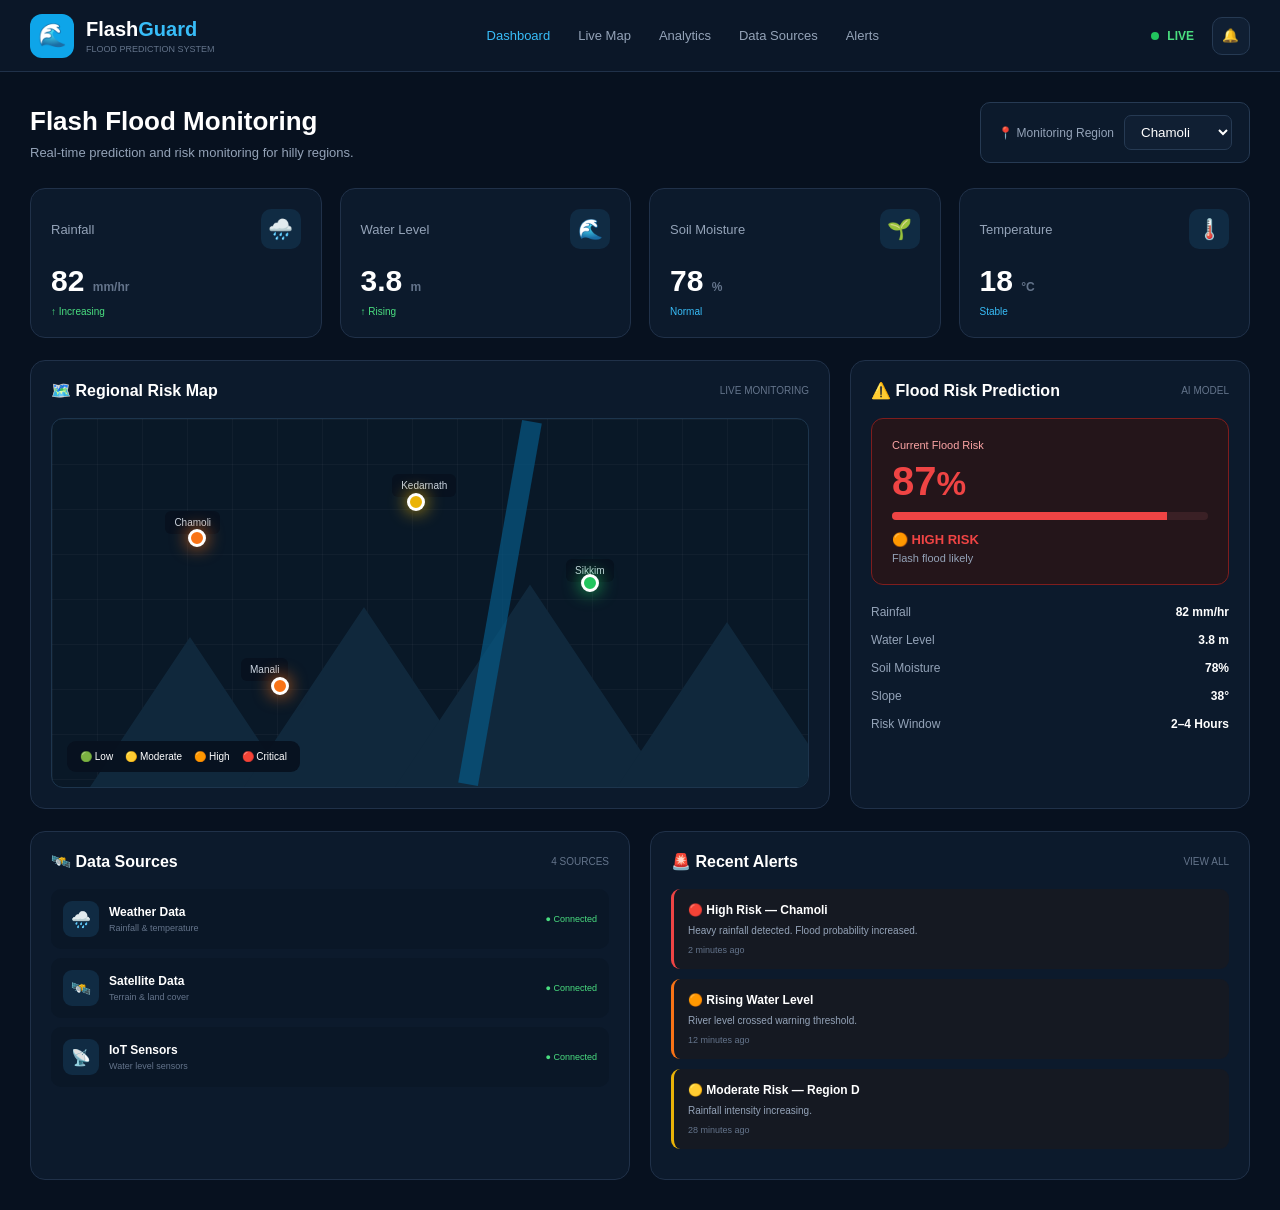
==== index.html @ 212d3ad1 "Add files via upload" ====
<!DOCTYPE html>
<html lang="en">

<head>
    <meta charset="UTF-8">
    <meta name="viewport" content="width=device-width, initial-scale=1.0">

    <title>FlashGuard - Flood Prediction System</title>

    <link rel="stylesheet" href="style.css">
</head>

<body>

    <!-- HEADER -->

    <header>

        <div class="logo">

            <div class="logo-icon">
                🌊
            </div>

            <div>
                <h1>Flash<span>Guard</span></h1>
                <p>FLOOD PREDICTION SYSTEM</p>
            </div>

        </div>


        <nav>

            <a href="#" class="active" data-page="dashboard">
                Dashboard
            </a>

            <a href="#" data-page="map">
                Live Map
            </a>

            <a href="#" data-page="analytics">
                Analytics
            </a>

            <a href="#" data-page="sources">
                Data Sources
            </a>

            <a href="#" data-page="alerts">
                Alerts
            </a>

        </nav>


        <div class="header-right">

            <span class="live">
                <span class="live-dot"></span>
                LIVE
            </span>

            <button class="notification">
                🔔
            </button>

        </div>

    </header>



    <!-- MAIN -->

    <main>


        <!-- ================= DASHBOARD ================= -->

        <section id="dashboard" class="page active-page">

            <div class="welcome">

                <div>

                    <h2>Flash Flood Monitoring</h2>

                    <p>
                        Real-time prediction and risk monitoring
                        for hilly regions.
                    </p>

                </div>


                <div class="location">

                    <span>📍 Monitoring Region</span>

                    <select id="regionSelect">

                        <option value="Chamoli">
                            Chamoli
                        </option>

                        <option value="Kedarnath">
                            Kedarnath
                        </option>

                        <option value="Manali">
                            Manali
                        </option>

                        <option value="Sikkim">
                            Sikkim
                        </option>

                    </select>

                </div>

            </div>



            <!-- STAT CARDS -->

            <div class="stats">


                <div class="stat-card">

                    <div class="stat-top">

                        <span>Rainfall</span>

                        <div class="stat-icon">
                            🌧️
                        </div>

                    </div>

                    <h3 id="rainfall">
                        82 <small>mm/hr</small>
                    </h3>

                    <p class="positive">
                        ↑ Increasing
                    </p>

                </div>



                <div class="stat-card">

                    <div class="stat-top">

                        <span>Water Level</span>

                        <div class="stat-icon">
                            🌊
                        </div>

                    </div>

                    <h3 id="waterLevel">
                        3.8 <small>m</small>
                    </h3>

                    <p class="positive">
                        ↑ Rising
                    </p>

                </div>



                <div class="stat-card">

                    <div class="stat-top">

                        <span>Soil Moisture</span>

                        <div class="stat-icon">
                            🌱
                        </div>

                    </div>

                    <h3 id="soilMoisture">
                        78 <small>%</small>
                    </h3>

                    <p class="normal">
                        Normal
                    </p>

                </div>
                <div class="stat-card">

                    <div class="stat-top">

                        <span>Temperature</span>

                        <div class="stat-icon">
                            🌡️
                        </div>

                    </div>

                    <h3 id="temperature">
                        18 <small>°C</small>
                    </h3>

                    <p class="normal">
                        Stable
                    </p>

                </div>

            </div>



            <!-- MAP + RISK -->

            <div class="content-grid">


                <!-- MAP -->

                <div class="panel">

                    <div class="panel-header">

                        <h3>🗺️ Regional Risk Map</h3>

                        <span>LIVE MONITORING</span>

                    </div>


                    <div class="map" id="mapArea">

                        <div class="map-grid"></div>

                        <div class="mountain mountain-1"></div>

                        <div class="mountain mountain-2"></div>

                        <div class="mountain mountain-3"></div>

                        <div class="mountain mountain-4"></div>

                        <div class="river"></div>


                        <div class="map-label label-1">
                            Chamoli
                        </div>

                        <div class="map-label label-2">
                            Kedarnath
                        </div>

                        <div class="map-label label-3">
                            Sikkim
                        </div>

                        <div class="map-label label-4">
                            Manali
                        </div>


                        <div class="risk-marker high marker-1"
                             data-region="Chamoli"></div>

                        <div class="risk-marker medium marker-2"
                             data-region="Kedarnath"></div>

                        <div class="risk-marker low marker-3"
                             data-region="Manali"></div>

                        <div class="risk-marker high marker-4"
                             data-region="Sikkim"></div>


                        <div class="map-legend">

                            <span>🟢 Low</span>

                            <span>🟡 Moderate</span>

                            <span>🟠 High</span>

                            <span>🔴 Critical</span>

                        </div>

                    </div>

                </div>



                <!-- RISK -->

                <div class="panel">

                    <div class="panel-header">

                        <h3>⚠️ Flood Risk Prediction</h3>

                        <span>AI MODEL</span>

                    </div>


                    <div class="risk-box">

                        <p>Current Flood Risk</p>

                        <h2 id="riskScore">
                            87<small>%</small>
                        </h2>

                        <div class="risk-bar">

                            <div class="risk-progress"
                                 id="riskProgress">
                            </div>

                        </div>

                        <strong id="riskLevel">
                            🟠 HIGH RISK
                        </strong>

                        <p id="prediction">
                            Flash flood likely
                        </p>

                    </div>


                    <div class="region-details">

                        <div>
                            <span>Rainfall</span>
                            <strong>82 mm/hr</strong>
                        </div>

                        <div>
                            <span>Water Level</span>
                            <strong>3.8 m</strong>
                        </div>
                        <div>
                            <span>Soil Moisture</span>
                            <strong>78%</strong>
                        </div>

                        <div>
                            <span>Slope</span>
                            <strong>38°</strong>
                        </div>

                        <div>
                            <span>Risk Window</span>
                            <strong>2–4 Hours</strong>
                        </div>

                    </div>

                </div>

            </div>



            <!-- BOTTOM -->

            <div class="bottom-grid">


                <div class="panel">

                    <div class="panel-header">

                        <h3>🛰️ Data Sources</h3>

                        <span>4 SOURCES</span>

                    </div>


                    <div class="data-source">

                        <div class="source-left">

                            <div class="source-icon">
                                🌧️
                            </div>

                            <div>

                                <h4>Weather Data</h4>

                                <p>
                                    Rainfall & temperature
                                </p>

                            </div>

                        </div>

                        <span class="connected">
                            ● Connected
                        </span>

                    </div>


                    <div class="data-source">

                        <div class="source-left">

                            <div class="source-icon">
                                🛰️
                            </div>

                            <div>

                                <h4>Satellite Data</h4>

                                <p>
                                    Terrain & land cover
                                </p>

                            </div>

                        </div>

                        <span class="connected">
                            ● Connected
                        </span>

                    </div>


                    <div class="data-source">

                        <div class="source-left">

                            <div class="source-icon">
                                📡
                            </div>

                            <div>

                                <h4>IoT Sensors</h4>

                                <p>
                                    Water level sensors
                                </p>

                            </div>

                        </div>

                        <span class="connected">
                            ● Connected
                        </span>

                    </div>

                </div>



                <div class="panel">

                    <div class="panel-header">

                        <h3>🚨 Recent Alerts</h3>

                        <span>VIEW ALL</span>

                    </div>


                    <div class="alert">

                        <h4>
                            🔴 High Risk — Chamoli
                        </h4>

                        <p>
                            Heavy rainfall detected.
                            Flood probability increased.
                        </p>

                        <small>
                            2 minutes ago
                        </small>

                    </div>


                    <div class="alert high-alert">

                        <h4>
                            🟠 Rising Water Level
                        </h4>

                        <p>
                            River level crossed warning threshold.
                        </p>

                        <small>
                            12 minutes ago
                        </small>

                    </div>


                    <div class="alert medium-alert">
                                   <h4>
                            🟡 Moderate Risk — Region D
                        </h4>

                        <p>
                            Rainfall intensity increasing.
                        </p>

                        <small>
                            28 minutes ago
                        </small>

                    </div>

                </div>

            </div>

        </section>



        <!-- ================= LIVE MAP ================= -->

        <section id="map" class="page">

            <div class="panel">

                <div class="panel-header">

                    <h2>🗺️ Live Flood Risk Map</h2>

                    <span>REAL-TIME MONITORING</span>

                </div>


                <div class="big-map">

                    <div class="map-grid"></div>

                    <div class="mountain mountain-1"></div>
                    <div class="mountain mountain-2"></div>
                    <div class="mountain mountain-3"></div>
                    <div class="mountain mountain-4"></div>

                    <div class="river"></div>


                    <div class="map-label label-1">
                        Chamoli
                    </div>

                    <div class="map-label label-2">
                        Kedarnath
                    </div>

                    <div class="map-label label-3">
                        Sikkim
                    </div>

                    <div class="map-label label-4">
                        Manali
                    </div>


                    <div class="risk-marker high marker-1"
                         data-region="Chamoli"></div>

                    <div class="risk-marker medium marker-2"
                         data-region="Kedarnath"></div>

                    <div class="risk-marker low marker-3"
                         data-region="Manali"></div>

                    <div class="risk-marker high marker-4"
                         data-region="Sikkim"></div>


                    <div class="map-legend">

                        <span>🟢 Low</span>
                        <span>🟡 Moderate</span>
                        <span>🟠 High</span>
                        <span>🔴 Critical</span>

                    </div>

                </div>

            </div>

        </section>



        <!-- ================= ANALYTICS ================= -->

        <section id="analytics" class="page">

            <div class="panel">

                <div class="panel-header">

                    <h2>📊 Flood Risk Analytics</h2>

                    <span>LAST 24 HOURS</span>

                </div>


                <div class="analytics-grid">


                    <div class="chart-card">

                        <h3>Rainfall Trend</h3>

                        <div class="bars">

                            <span style="height:30%"></span>
                            <span style="height:45%"></span>
                            <span style="height:40%"></span>
                            <span style="height:60%"></span>
                            <span style="height:75%"></span>
                            <span style="height:90%"></span>
                            <span style="height:82%"></span>

                        </div>

                        <p>
                            Rainfall is increasing
                        </p>

                    </div>


                    <div class="chart-card">

                        <h3>Water Level Trend</h3>

                        <div class="bars">

                            <span style="height:25%"></span>
                            <span style="height:35%"></span>
                            <span style="height:45%"></span>
                            <span style="height:55%"></span>
                            <span style="height:65%"></span>
                            <span style="height:80%"></span>
                            <span style="height:88%"></span>

                        </div>
                        <p>
                            Water level is rising
                        </p>

                    </div>


                    <div class="chart-card">

                        <h3>Flood Probability</h3>

                        <div class="big-number">
                            87%
                        </div>

                        <p>
                            Current prediction
                        </p>

                    </div>

                </div>

            </div>

        </section>



        <!-- ================= DATA SOURCES ================= -->

        <section id="sources" class="page">

            <div class="panel">

                <div class="panel-header">

                    <h2>🛰️ Multi-Source Data</h2>

                    <span>SYSTEM STATUS</span>

                </div>


                <div class="source-large">

                    <h3>🌧️ Weather Data</h3>

                    <p>
                        Rainfall, temperature,
                        humidity and wind data.
                    </p>

                    <span class="connected">
                        ● Connected
                    </span>

                </div>


                <div class="source-large">

                    <h3>🛰️ Satellite Data</h3>

                    <p>
                        Satellite imagery,
                        terrain and land-cover information.
                    </p>

                    <span class="connected">
                        ● Connected
                    </span>

                </div>


                <div class="source-large">

                    <h3>📡 IoT Sensor Data</h3>

                    <p>
                        River water level,
                        soil moisture and sensor readings.
                    </p>

                    <span class="connected">
                        ● Connected
                    </span>

                </div>


                <div class="source-large">

                    <h3>🏔️ Terrain / DEM Data</h3>

                    <p>
                        Elevation, slope,
                        drainage and terrain information.
                    </p>

                    <span class="connected">
                        ● Connected
                    </span>

                </div>

            </div>

        </section>



        <!-- ================= ALERTS ================= -->

        <section id="alerts" class="page">

            <div class="panel">

                <div class="panel-header">

                    <h2>🚨 Alert Center</h2>

                    <span>3 ACTIVE ALERTS</span>

                </div>


                <div class="alert alert-critical">

                    <h3>
                        🔴 HIGH RISK — CHAMOLI
                    </h3>

                    <p>
                        Heavy rainfall detected.
                        Flash flood probability is high.
                    </p>

                    <strong>
                        Risk: 87%
                    </strong>

                    <small>
                        2 minutes ago
                    </small>

                </div>


                <div class="alert high-alert">

                    <h3>
                        🟠 WATER LEVEL RISING
                    </h3>

                    <p>
                        River water level is approaching
                        the warning threshold.
                    </p>

                    <strong>
                        Level: 3.8 m
                    </strong>

                    <small>
                        12 minutes ago
                    </small>

                </div>


                <div class="alert medium-alert">

                    <h3>
                        🟡 MODERATE RISK — KEDARNATH
                    </h3>

                    <p>
                        Rainfall intensity is increasing.
                        Continuous monitoring required.
                    </p>
                    <strong>
                        Risk: 64%
                    </strong>

                    <small>
                        28 minutes ago
                    </small>

                </div>

            </div>

        </section>

    </main>


    <script src="script.js"></script>

</body>

</html>
---- style.css ----
* {
    margin: 0;
    padding: 0;
    box-sizing: border-box;
}

body {
    font-family: Arial, sans-serif;
    background: #07111f;
    color: white;
}

/* HEADER */

header {
    height: 72px;
    background: #0b1728;
    border-bottom: 1px solid #203149;
    display: flex;
    align-items: center;
    justify-content: space-between;
    padding: 0 30px;
}

.logo {
    display: flex;
    align-items: center;
    gap: 12px;
}

.logo-icon {
    width: 44px;
    height: 44px;
    background: #0ea5e9;
    border-radius: 12px;
    display: flex;
    align-items: center;
    justify-content: center;
    font-size: 23px;
}

.logo h1 {
    font-size: 20px;
}

.logo h1 span {
    color: #38bdf8;
}

.logo p {
    color: #64748b;
    font-size: 9px;
    margin-top: 3px;
}

nav {
    display: flex;
    gap: 28px;
}

nav a {
    color: #94a3b8;
    text-decoration: none;
    font-size: 13px;
}

nav a:hover,
nav a.active {
    color: #38bdf8;
}

.header-right {
    display: flex;
    align-items: center;
    gap: 18px;
}

.live {
    color: #4ade80;
    font-size: 12px;
    font-weight: bold;
}

.live-dot {
    display: inline-block;
    width: 8px;
    height: 8px;
    background: #22c55e;
    border-radius: 50%;
    margin-right: 5px;
}

.notification {
    width: 38px;
    height: 38px;
    background: #101f33;
    border: 1px solid #263a53;
    border-radius: 10px;
    color: white;
    cursor: pointer;
}

/* MAIN */

main {
    padding: 30px;
    max-width: 1600px;
    margin: auto;
}

/* WELCOME */

.welcome {
    display: flex;
    justify-content: space-between;
    align-items: center;
    margin-bottom: 25px;
}

.welcome h2 {
    font-size: 26px;
    margin-bottom: 8px;
}

.welcome p {
    color: #94a3b8;
    font-size: 13px;
}

.location {
    background: #0c1a2c;
    border: 1px solid #263a53;
    padding: 12px 17px;
    border-radius: 10px;
    color: #94a3b8;
    font-size: 12px;
}

.location strong {
    color: white;
}

/* STAT CARDS */

.stats {
    display: grid;
    grid-template-columns: repeat(4, 1fr);
    gap: 18px;
    margin-bottom: 22px;
}

.stat-card {
    background: #0c1a2c;
    border: 1px solid #203149;
    border-radius: 15px;
    padding: 20px;
    transition: 0.3s;
}

.stat-card:hover {
    transform: translateY(-4px);
    border-color: #0ea5e9;
}

.stat-top {
    display: flex;
    align-items: center;
    justify-content: space-between;
    color: #94a3b8;
    font-size: 13px;
}

.stat-icon {
    width: 40px;
    height: 40px;
    background: #102b43;
    border-radius: 10px;
    display: flex;
    align-items: center;
    justify-content: center;
    font-size: 20px;
}

.stat-card h3 {
    font-size: 30px;
    margin-top: 15px;
}

.stat-card h3 small {
    font-size: 12px;
    color: #64748b;
}

.stat-card p {
    font-size: 10px;
    margin-top: 8px;
}

.positive {
    color: #4ade80;
}

.normal {
    color: #38bdf8;
}

/* CONTENT */

.content-grid {
    display: grid;
    grid-template-columns: 2fr 1fr;
    gap: 20px;
    margin-bottom: 22px;
}

.panel {
    background: #0c1a2c;
    border: 1px solid #203149;
    border-radius: 15px;
    padding: 20px;
}

.panel-header {
    display: flex;
    align-items: center;
    justify-content: space-between;
    margin-bottom: 18px;
}

.panel-header h3 {
    font-size: 16px;
}

.panel-header span {
    color: #64748b;
    font-size: 10px;
}

/* MAP */

.map {
    height: 370px;
    position: relative;
    overflow: hidden;
    border-radius: 12px;
    border: 1px solid #1d354d;
    background: #091827;
}

.map-grid {
    position: absolute;
    inset: 0;

    background-image:
        linear-gradient(#ffffff08 1px, transparent 1px),
        linear-gradient(90deg, #ffffff08 1px, transparent 1px);

    background-size: 45px 45px;
}

/* MOUNTAINS */

.mountain {
    position: absolute;
    bottom: 0;

    width: 0;
    height: 0;

    border-left: 100px solid transparent;
    border-right: 100px solid transparent;
    border-bottom: 150px solid #10283c;
}

.mountain-1 {
    left: 5%;
}

.mountain-2 {
    left: 28%;
    transform: scale(1.4);
}

.mountain-3 {
    left: 50%;
    transform: scale(1.7);
}

.mountain-4 {
    left: 76%;
    transform: scale(1.2);
}

/* RIVER */

.river {
    position: absolute;

    width: 20px;
    height: 100%;

    left: 58%;
    top: 0;

    background: #075985;

    transform: rotate(10deg);

    opacity: 0.7;
}

/* MAP LABELS */

.map-label {
    position: absolute;

    background: #07111f;
    color: #cbd5e1;

    padding: 6px 9px;

    border-radius: 6px;

    font-size: 10px;
}

.label-1 {
    left: 15%;
    top: 25%;
}

.label-2 {
    left: 45%;
    top: 15%;
}

.label-3 {
    left: 68%;
    top: 38%;
}

.label-4 {
    left: 25%;
    top: 65%;
}

/* RISK MARKERS */

.risk-marker {
    position: absolute;

    width: 18px;
    height: 18px;

    border-radius: 50%;

    border: 3px solid white;

    box-shadow: 0 0 18px currentColor;
}

.low {
    background: #22c55e;
    color: #22c55e;
}

.medium {
    background: #eab308;
    color: #eab308;
}

.high {
    background: #f97316;
    color: #f97316;
}

.critical {
    background: #ef4444;
    color: #ef4444;
}

.marker-1 {
    left: 18%;
    top: 30%;
}

.marker-2 {
    left: 47%;
    top: 20%;
}

.marker-3 {
    left: 70%;
    top: 42%;
}

.marker-4 {
    left: 29%;
    top: 70%;
}

/* MAP LEGEND */

.map-legend {
    position: absolute;

    bottom: 15px;
    left: 15px;

    background: #07111fee;

    padding: 10px 13px;

    border-radius: 9px;

    display: flex;
    gap: 12px;

    font-size: 10px;
}

/* RISK BOX */

.risk-box {
    background: #24151a;

    border: 1px solid #7f1d1d;

    border-radius: 12px;

    padding: 20px;

    margin-bottom: 20px;
}

.risk-box > p:first-child {
    color: #fca5a5;
    font-size: 11px;
}

.risk-box h2 {
    font-size: 40px;
    color: #ef4444;
    margin: 8px 0;
}

.risk-box strong {
    display: block;
    color: #ef4444;
    margin-top: 12px;
    font-size: 13px;
}

.risk-box p:last-child {
    color: #94a3b8;
    font-size: 11px;
    margin-top: 5px;
}

/* RISK BAR */

.risk-bar {
    width: 100%;
    height: 8px;

    background: #3a2025;

    border-radius: 10px;

    overflow: hidden;
}

.risk-progress {
    width: 87%;
    height: 100%;
    background: #ef4444;
}

/* DETAILS */

.region-details {
    display: flex;
    flex-direction: column;
    gap: 14px;
}

.region-details div {
    display: flex;
    justify-content: space-between;

    color: #94a3b8;
    font-size: 12px;
}

.region-details strong {
    color: white;
}

/* BOTTOM */

.bottom-grid {
    display: grid;
    grid-template-columns: 1fr 1fr;
    gap: 20px;
}

/* DATA SOURCE */

.data-source {
    display: flex;
    align-items: center;
    justify-content: space-between;

    background: #0a1727;

    padding: 12px;

    border-radius: 10px;

    margin-bottom: 9px;
}

.source-left {
    display: flex;
    align-items: center;
    gap: 10px;
}

.source-icon {
    width: 36px;
    height: 36px;

    background: #102b43;

    border-radius: 9px;

    display: flex;
    align-items: center;
    justify-content: center;
}

.data-source h4 {
    font-size: 12px;
}

.data-source p {
    color: #64748b;
    font-size: 9px;
    margin-top: 4px;
}

.connected {
    color: #4ade80;
    font-size: 9px;
}

/* ALERT */

.alert {
    padding: 14px;

    background: #151922;

    border-radius: 9px;

    margin-bottom: 10px;

    border-left: 3px solid #ef4444;
}

.alert h4 {
    font-size: 12px;
    margin-bottom: 6px;
}

.alert p {
    color: #94a3b8;
    font-size: 10px;
    line-height: 1.5;
}

.alert small {
    display: block;
    color: #64748b;
    font-size: 9px;
    margin-top: 7px;
}

.high-alert {
    border-left-color: #f97316;
}

.medium-alert {
    border-left-color: #eab308;
}

/* RESPONSIVE */

@media (max-width: 1000px) {

    nav {
        display: none;
    }

    .stats {
        grid-template-columns: repeat(2, 1fr);
    }

    .content-grid,
    .bottom-grid {
        grid-template-columns: 1fr;
    }
}

@media (max-width: 600px) {

    main {
        padding: 18px;
    }

    header {
        padding: 0 15px;
    }

    .stats {
        grid-template-columns: 1fr;
    }

    .welcome {
        flex-direction: column;
        align-items: flex-start;
        gap: 15px;
    }

    .header-right .live {
        display: none;
    }

    .map {
        height: 300px;
    }
}
/* PAGE NAVIGATION */

.page {
    display: none;
}

.page.active-page {
    display: block;
}


/* REGION SELECT */

.location {
    display: flex;
    align-items: center;
    gap: 10px;
}

.location select {
    background: #101f33;
    color: white;
    border: 1px solid #263a53;
    padding: 8px 12px;
    border-radius: 7px;
    outline: none;
    cursor: pointer;
}


/* BIG MAP */

.big-map {
    height: 550px;
    position: relative;
    overflow: hidden;
    border-radius: 12px;
    border: 1px solid #1d354d;
    background: #091827;
}


/* ANALYTICS */

.analytics-grid {
    display: grid;
    grid-template-columns: repeat(3, 1fr);
    gap: 20px;
}

.chart-card {
    background: #091827;
    border: 1px solid #203149;
    border-radius: 12px;
    padding: 20px;
}

.chart-card h3 {
    margin-bottom: 20px;
}

.chart-card p {
    color: #94a3b8;
    margin-top: 15px;
    font-size: 12px;
}

.bars {
    height: 180px;
    display: flex;
    align-items: flex-end;
    gap: 12px;
    border-bottom: 1px solid #334155;
}

.bars span {
    flex: 1;
    background: #0ea5e9;
    border-radius: 5px 5px 0 0;
}

.big-number {
    font-size: 55px;
    font-weight: bold;
    margin: 50px 0 20px;
}


/* DATA SOURCES */

.source-large {
    background: #091827;
    border: 1px solid #203149;
    border-radius: 12px;
    padding: 20px;
    margin-bottom: 15px;
}

.source-large h3 {
    margin-bottom: 8px;
}

.source-large p {
    color: #94a3b8;
    font-size: 12px;
    margin-bottom: 12px;
}


/* ALERT */

.alert-critical {
    border-left: 4px solid #ef4444;
}

.alert strong {
    display: block;
    margin-top: 10px;
    color: #fca5a5;
}


@media (max-width: 800px) {

    .analytics-grid {
        grid-template-columns: 1fr;
    }

    .big-map {
        height: 400px;
    }

}
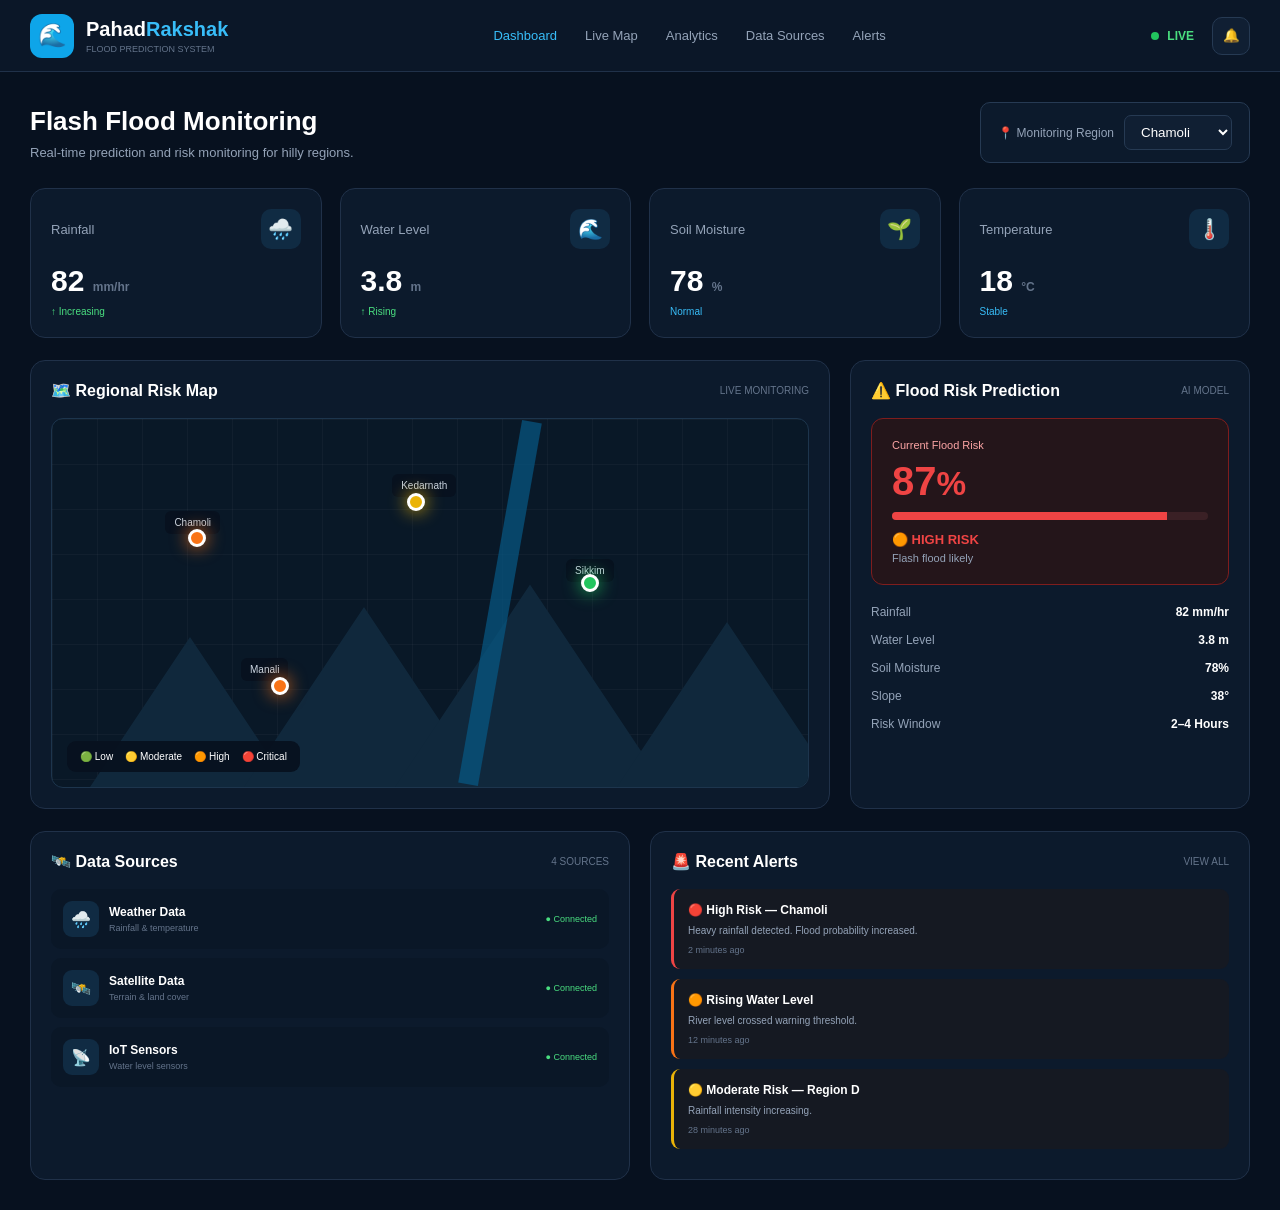
==== commit be8f94ce: "Update index.html" ====
--- a/index.html
+++ b/index.html
@@ -23,7 +23,7 @@
             </div>
 
             <div>
-                <h1>Flash<span>Guard</span></h1>
+                <h1>Pahad<span>Rakshak</span></h1>
                 <p>FLOOD PREDICTION SYSTEM</p>
             </div>
 
